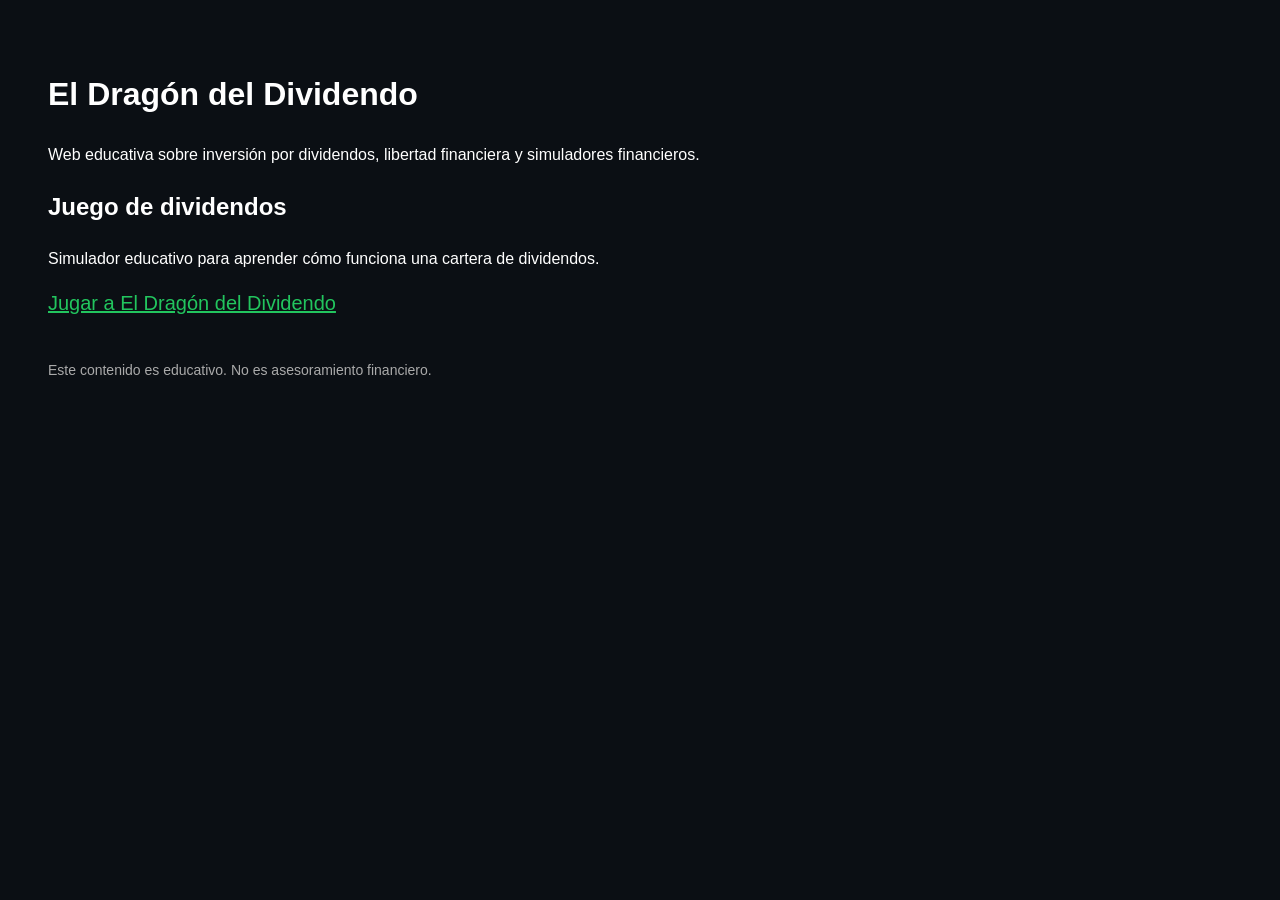
==== index.html @ 1fa3c130 "Add initial HTML structure for educational website" ====
<!DOCTYPE html>
<html lang="es">
<head>
  <meta charset="UTF-8">

  <!-- PEGA AQUÍ TU CÓDIGO DE ADSENSE -->
  <script async src="https://pagead2.googlesyndication.com/pagead/js/adsbygoogle.js?client=ca-pub-710199994331123"
     crossorigin="anonymous"></script>

  <meta name="viewport" content="width=device-width, initial-scale=1.0">
  <title>El Dragón del Dividendo</title>
</head>
<body style="font-family: Arial, sans-serif; background:#0b0f14; color:white; padding:40px; line-height:1.6;">

  <h1>El Dragón del Dividendo</h1>

  <p>
    Web educativa sobre inversión por dividendos, libertad financiera y simuladores financieros.
  </p>

  <h2>Juego de dividendos</h2>

  <p>
    Simulador educativo para aprender cómo funciona una cartera de dividendos.
  </p>

  <p>
    <a href="https://dragonkrad.github.io/juego-dividendos/" 
       style="color:#22C55E; font-size:20px;">
       Jugar a El Dragón del Dividendo
    </a>
  </p>

  <p style="margin-top:40px; font-size:14px; color:#aaa;">
    Este contenido es educativo. No es asesoramiento financiero.
  </p>

</body>
</html>
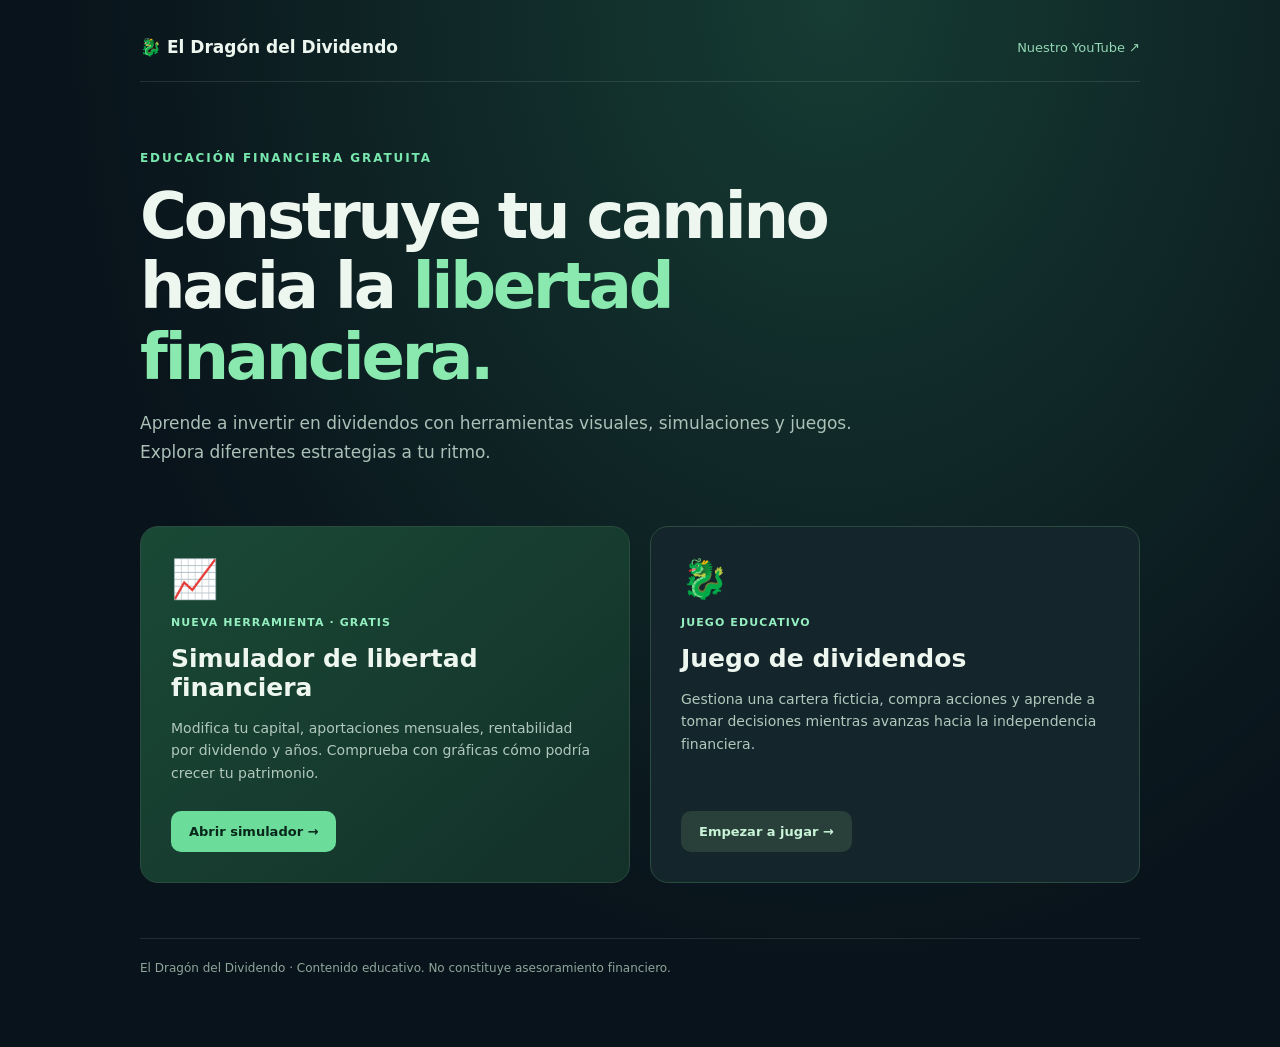
==== commit 8c377404: "Destacar el simulador de libertad financiera en la portada" ====
--- a/index.html
+++ b/index.html
@@ -1,39 +1,27 @@
 <!DOCTYPE html>
 <html lang="es">
 <head>
-  <meta charset="UTF-8">
-
-  <!-- PEGA AQUÍ TU CÓDIGO DE ADSENSE -->
-  <script async src="https://pagead2.googlesyndication.com/pagead/js/adsbygoogle.js?client=ca-pub-710199994331123"
-     crossorigin="anonymous"></script>
-
-  <meta name="viewport" content="width=device-width, initial-scale=1.0">
-  <title>El Dragón del Dividendo</title>
+<meta charset="UTF-8">
+<meta name="viewport" content="width=device-width, initial-scale=1.0">
+<meta name="theme-color" content="#09131b">
+<meta name="description" content="El Dragón del Dividendo: simuladores gratuitos para aprender sobre inversión por dividendos y libertad financiera.">
+<title>El Dragón del Dividendo | Inversión y libertad financiera</title>
+<script async src="https://pagead2.googlesyndication.com/pagead/js/adsbygoogle.js?client=ca-pub-7100199994331123" crossorigin="anonymous"></script>
+<style>
+*{box-sizing:border-box}body{margin:0;background:radial-gradient(ellipse at 65% 0%,#163c33,#09131b 65%);color:#edf6ef;font-family:Inter,system-ui,Arial,sans-serif;min-height:100vh}a{text-decoration:none;color:inherit}.wrap{max-width:1050px;margin:auto;padding:25px 25px 50px}header{display:flex;align-items:center;justify-content:space-between;gap:15px;padding:12px 0 24px;border-bottom:1px solid #ffffff1b}header strong{font-size:17px}header a{font-size:13px;color:#93d7b3}.intro{padding:65px 0 42px;max-width:770px}.eyebrow{color:#78e7ad;letter-spacing:.16em;font-size:12px;font-weight:800}.intro h1{font-size:clamp(38px,6vw,64px);letter-spacing:-.05em;line-height:1.1;margin:15px 0}.intro h1 span{color:#89e9af}.intro p{font-size:17px;line-height:1.7;color:#abc0b7}.cards{display:grid;grid-template-columns:repeat(2,minmax(0,1fr));gap:20px}.card{padding:30px;border:1px solid #2a4c3e;border-radius:18px;background:#14262b;display:flex;flex-direction:column;align-items:flex-start;gap:15px}.card.featured{background:linear-gradient(140deg,#1a4936,#133029)}.icon{font-size:38px}.tag{font-size:11px;color:#94eec0;letter-spacing:.1em;font-weight:800}.card h2{font-size:25px;margin:0}.card p{font-size:14px;color:#b1c8bd;line-height:1.6;margin:0;flex:1}.button{display:inline-block;background:#6cdc9b;color:#07271a;font-weight:800;border-radius:10px;padding:13px 18px;font-size:13px;margin-top:12px}.card:not(.featured) .button{background:#293f39;color:#c8f3d7}footer{margin-top:55px;border-top:1px solid #ffffff1a;padding:22px 0;color:#8ea69a;font-size:12px}@media(max-width:650px){.cards{grid-template-columns:1fr}.wrap{padding:18px}.intro{padding:43px 0 30px}.card{padding:23px}}
+</style>
 </head>
-<body style="font-family: Arial, sans-serif; background:#0b0f14; color:white; padding:40px; line-height:1.6;">
-
-  <h1>El Dragón del Dividendo</h1>
-
-  <p>
-    Web educativa sobre inversión por dividendos, libertad financiera y simuladores financieros.
-  </p>
-
-  <h2>Juego de dividendos</h2>
-
-  <p>
-    Simulador educativo para aprender cómo funciona una cartera de dividendos.
-  </p>
-
-  <p>
-    <a href="https://dragonkrad.github.io/juego-dividendos/" 
-       style="color:#22C55E; font-size:20px;">
-       Jugar a El Dragón del Dividendo
-    </a>
-  </p>
-
-  <p style="margin-top:40px; font-size:14px; color:#aaa;">
-    Este contenido es educativo. No es asesoramiento financiero.
-  </p>
-
+<body>
+<div class="wrap">
+<header><strong>🐉 El Dragón del Dividendo</strong><a href="https://www.youtube.com/@eldragondeldividendo" target="_blank" rel="noopener noreferrer">Nuestro YouTube ↗</a></header>
+<main>
+<section class="intro"><span class="eyebrow">EDUCACIÓN FINANCIERA GRATUITA</span><h1>Construye tu camino hacia la <span>libertad financiera.</span></h1><p>Aprende a invertir en dividendos con herramientas visuales, simulaciones y juegos. Explora diferentes estrategias a tu ritmo.</p></section>
+<section class="cards" aria-label="Herramientas">
+<article class="card featured"><span class="icon" aria-hidden="true">📈</span><span class="tag">NUEVA HERRAMIENTA · GRATIS</span><h2>Simulador de libertad financiera</h2><p>Modifica tu capital, aportaciones mensuales, rentabilidad por dividendo y años. Comprueba con gráficas cómo podría crecer tu patrimonio.</p><a class="button" href="simulador.html">Abrir simulador →</a></article>
+<article class="card"><span class="icon" aria-hidden="true">🐉</span><span class="tag">JUEGO EDUCATIVO</span><h2>Juego de dividendos</h2><p>Gestiona una cartera ficticia, compra acciones y aprende a tomar decisiones mientras avanzas hacia la independencia financiera.</p><a class="button" href="https://dragonkrad.github.io/juego-dividendos/">Empezar a jugar →</a></article>
+</section>
+</main>
+<footer>El Dragón del Dividendo · Contenido educativo. No constituye asesoramiento financiero.</footer>
+</div>
 </body>
-</html>
+</html>
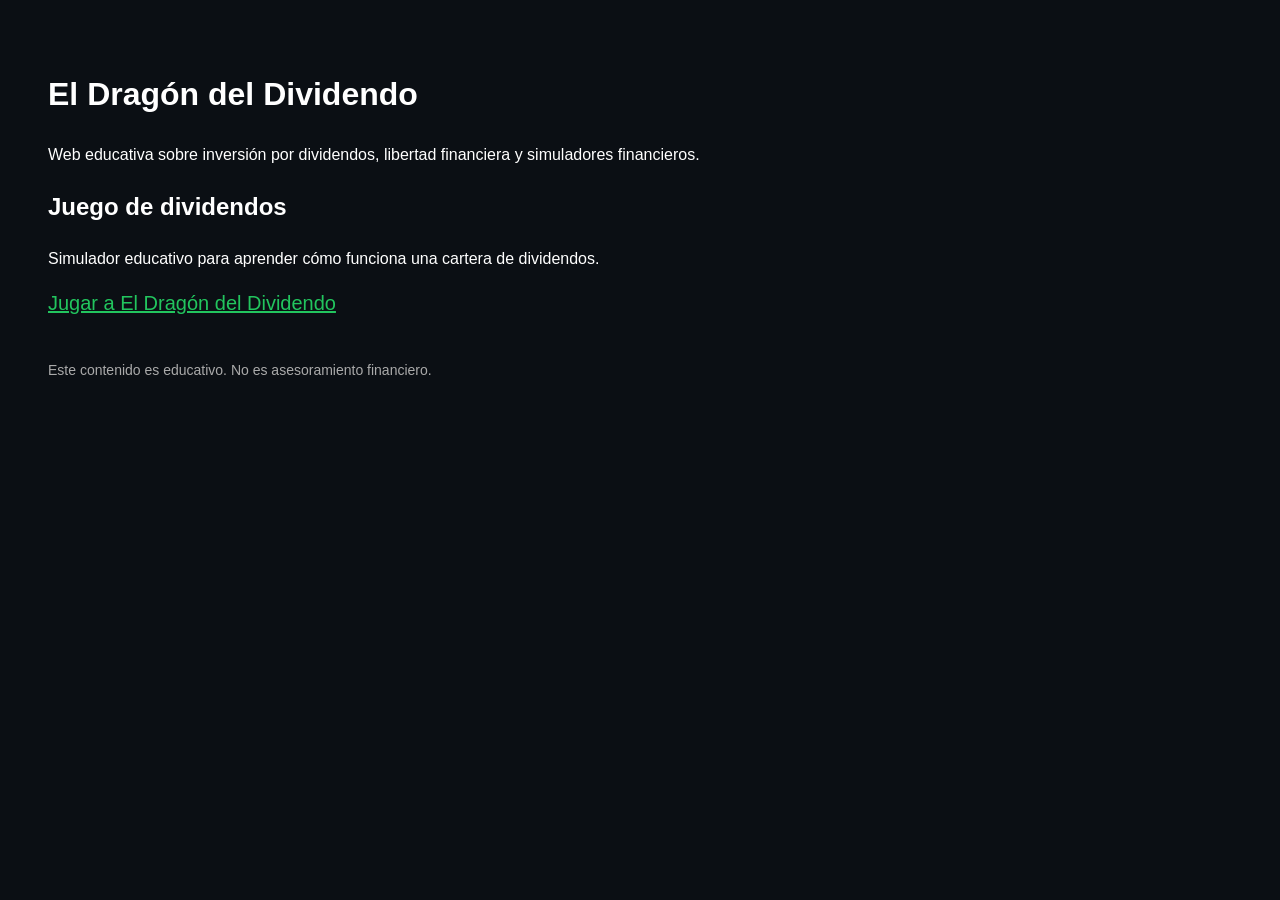
==== commit 831ccc1b: "Restaurar portada de GitHub Pages tras identificar sitio correcto en Vercel" ====
--- a/index.html
+++ b/index.html
@@ -1,27 +1,39 @@
 <!DOCTYPE html>
 <html lang="es">
 <head>
-<meta charset="UTF-8">
-<meta name="viewport" content="width=device-width, initial-scale=1.0">
-<meta name="theme-color" content="#09131b">
-<meta name="description" content="El Dragón del Dividendo: simuladores gratuitos para aprender sobre inversión por dividendos y libertad financiera.">
-<title>El Dragón del Dividendo | Inversión y libertad financiera</title>
-<script async src="https://pagead2.googlesyndication.com/pagead/js/adsbygoogle.js?client=ca-pub-7100199994331123" crossorigin="anonymous"></script>
-<style>
-*{box-sizing:border-box}body{margin:0;background:radial-gradient(ellipse at 65% 0%,#163c33,#09131b 65%);color:#edf6ef;font-family:Inter,system-ui,Arial,sans-serif;min-height:100vh}a{text-decoration:none;color:inherit}.wrap{max-width:1050px;margin:auto;padding:25px 25px 50px}header{display:flex;align-items:center;justify-content:space-between;gap:15px;padding:12px 0 24px;border-bottom:1px solid #ffffff1b}header strong{font-size:17px}header a{font-size:13px;color:#93d7b3}.intro{padding:65px 0 42px;max-width:770px}.eyebrow{color:#78e7ad;letter-spacing:.16em;font-size:12px;font-weight:800}.intro h1{font-size:clamp(38px,6vw,64px);letter-spacing:-.05em;line-height:1.1;margin:15px 0}.intro h1 span{color:#89e9af}.intro p{font-size:17px;line-height:1.7;color:#abc0b7}.cards{display:grid;grid-template-columns:repeat(2,minmax(0,1fr));gap:20px}.card{padding:30px;border:1px solid #2a4c3e;border-radius:18px;background:#14262b;display:flex;flex-direction:column;align-items:flex-start;gap:15px}.card.featured{background:linear-gradient(140deg,#1a4936,#133029)}.icon{font-size:38px}.tag{font-size:11px;color:#94eec0;letter-spacing:.1em;font-weight:800}.card h2{font-size:25px;margin:0}.card p{font-size:14px;color:#b1c8bd;line-height:1.6;margin:0;flex:1}.button{display:inline-block;background:#6cdc9b;color:#07271a;font-weight:800;border-radius:10px;padding:13px 18px;font-size:13px;margin-top:12px}.card:not(.featured) .button{background:#293f39;color:#c8f3d7}footer{margin-top:55px;border-top:1px solid #ffffff1a;padding:22px 0;color:#8ea69a;font-size:12px}@media(max-width:650px){.cards{grid-template-columns:1fr}.wrap{padding:18px}.intro{padding:43px 0 30px}.card{padding:23px}}
-</style>
+  <meta charset="UTF-8">
+
+  <!-- PEGA AQUÍ TU CÓDIGO DE ADSENSE -->
+  <script async src="https://pagead2.googlesyndication.com/pagead/js/adsbygoogle.js?client=ca-pub-7100199994331123"
+     crossorigin="anonymous"></script>
+
+  <meta name="viewport" content="width=device-width, initial-scale=1.0">
+  <title>El Dragón del Dividendo</title>
 </head>
-<body>
-<div class="wrap">
-<header><strong>🐉 El Dragón del Dividendo</strong><a href="https://www.youtube.com/@eldragondeldividendo" target="_blank" rel="noopener noreferrer">Nuestro YouTube ↗</a></header>
-<main>
-<section class="intro"><span class="eyebrow">EDUCACIÓN FINANCIERA GRATUITA</span><h1>Construye tu camino hacia la <span>libertad financiera.</span></h1><p>Aprende a invertir en dividendos con herramientas visuales, simulaciones y juegos. Explora diferentes estrategias a tu ritmo.</p></section>
-<section class="cards" aria-label="Herramientas">
-<article class="card featured"><span class="icon" aria-hidden="true">📈</span><span class="tag">NUEVA HERRAMIENTA · GRATIS</span><h2>Simulador de libertad financiera</h2><p>Modifica tu capital, aportaciones mensuales, rentabilidad por dividendo y años. Comprueba con gráficas cómo podría crecer tu patrimonio.</p><a class="button" href="simulador.html">Abrir simulador →</a></article>
-<article class="card"><span class="icon" aria-hidden="true">🐉</span><span class="tag">JUEGO EDUCATIVO</span><h2>Juego de dividendos</h2><p>Gestiona una cartera ficticia, compra acciones y aprende a tomar decisiones mientras avanzas hacia la independencia financiera.</p><a class="button" href="https://dragonkrad.github.io/juego-dividendos/">Empezar a jugar →</a></article>
-</section>
-</main>
-<footer>El Dragón del Dividendo · Contenido educativo. No constituye asesoramiento financiero.</footer>
-</div>
+<body style="font-family: Arial, sans-serif; background:#0b0f14; color:white; padding:40px; line-height:1.6;">
+
+  <h1>El Dragón del Dividendo</h1>
+
+  <p>
+    Web educativa sobre inversión por dividendos, libertad financiera y simuladores financieros.
+  </p>
+
+  <h2>Juego de dividendos</h2>
+
+  <p>
+    Simulador educativo para aprender cómo funciona una cartera de dividendos.
+  </p>
+
+  <p>
+    <a href="https://dragonkrad.github.io/juego-dividendos/" 
+       style="color:#22C55E; font-size:20px;">
+       Jugar a El Dragón del Dividendo
+    </a>
+  </p>
+
+  <p style="margin-top:40px; font-size:14px; color:#aaa;">
+    Este contenido es educativo. No es asesoramiento financiero.
+  </p>
+
 </body>
-</html>+</html>
